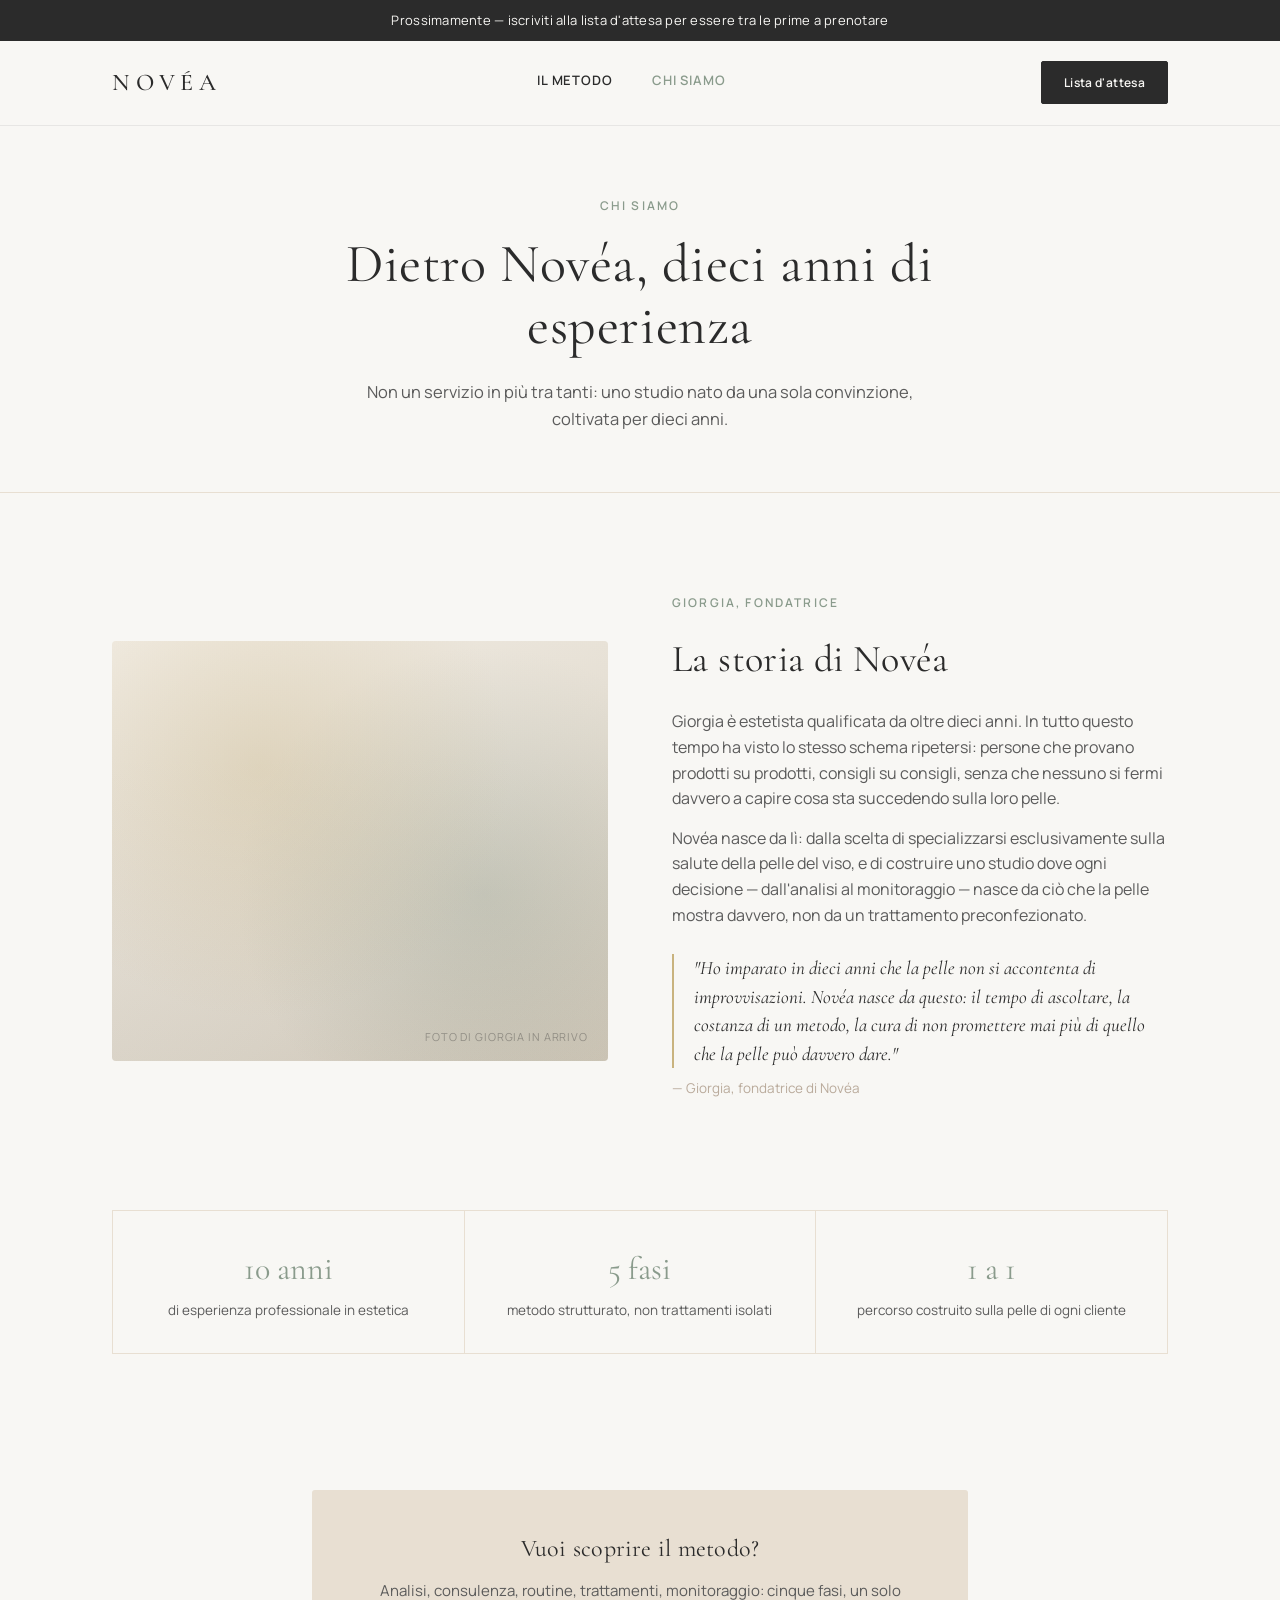
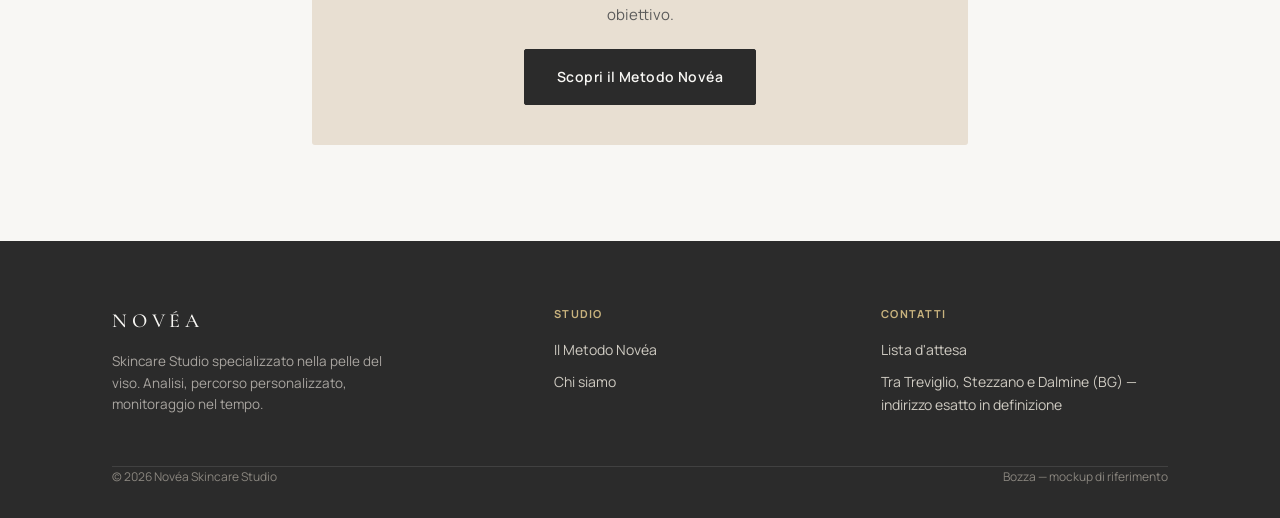
==== chi-siamo.html @ 9f6d2346 "Add files via upload" ====
<!DOCTYPE html>
<html lang="it">
<head>
<meta charset="UTF-8">
<meta name="viewport" content="width=device-width, initial-scale=1.0">
<title>Chi siamo — Giorgia, fondatrice di Novéa</title>
<meta name="description" content="Novéa nasce dall'esperienza di Giorgia, estetista qualificata da oltre dieci anni, specializzata nella salute della pelle del viso.">
<meta property="og:title" content="Chi siamo — Novéa">
<meta property="og:description" content="Novéa nasce dall'esperienza di Giorgia, estetista qualificata da oltre dieci anni, specializzata nella salute della pelle del viso.">
<meta property="og:image" content="https://TUO-USERNAME.github.io/novea-sito/assets/og-index.png">
<meta property="og:url" content="https://TUO-USERNAME.github.io/novea-sito/chi-siamo.html">
<meta property="og:type" content="website">
<meta name="twitter:card" content="summary_large_image">
<link rel="preconnect" href="https://fonts.googleapis.com">
<link href="https://fonts.googleapis.com/css2?family=Cormorant+Garamond:ital,wght@0,300;0,400;0,500;1,400&family=Manrope:wght@400;500;600;700&display=swap" rel="stylesheet">
<style>
  :root{
    --warm-white:#F8F7F4;
    --beige:#E8DFD2;
    --taupe:#B9AA9B;
    --charcoal:#2B2B2B;
    --sage:#8A9B8C;
    --gold:#C9B37E;
  }
  *{box-sizing:border-box; margin:0; padding:0;}
  html{scroll-behavior:smooth;}
  body{
    background:var(--warm-white);
    color:var(--charcoal);
    font-family:'Manrope', sans-serif;
    font-weight:400;
    line-height:1.6;
    -webkit-font-smoothing:antialiased;
  }
  a{color:inherit; text-decoration:none;}
  img{max-width:100%; display:block;}
  .wrap{max-width:1120px; margin:0 auto; padding:0 32px;}
  h1,h2,h3{
    font-family:'Cormorant Garamond', serif;
    font-weight:400;
    color:var(--charcoal);
    letter-spacing:0.01em;
  }
  .eyebrow{
    font-size:12px;
    letter-spacing:0.18em;
    text-transform:uppercase;
    color:var(--sage);
    font-weight:600;
  }
  button, .btn{
    display:inline-block;
    font-family:'Manrope', sans-serif;
    font-weight:600;
    font-size:14px;
    letter-spacing:0.03em;
    padding:16px 32px;
    border-radius:2px;
    cursor:pointer;
    transition:all .25s ease;
    border:1px solid var(--charcoal);
  }
  .btn-primary{ background:var(--charcoal); color:var(--warm-white); }
  .btn-primary:hover{ background:#000; }
  .btn-outline{ background:transparent; color:var(--charcoal); }
  .btn-outline:hover{ background:var(--charcoal); color:var(--warm-white); }
  a:focus-visible, button:focus-visible{ outline:2px solid var(--sage); outline-offset:3px; }

  /* scroll reveal */
  .reveal{ opacity:0; transform:translateY(18px); transition:opacity .7s ease, transform .7s ease; }
  .reveal.in-view{ opacity:1; transform:translateY(0); }
  @media (prefers-reduced-motion: reduce){
    .reveal{ transition:none; opacity:1; transform:none; }
  }

  /* ---------- NAV ---------- */
  header{
    position:sticky; top:0; z-index:50;
    background:rgba(248,247,244,0.92);
    backdrop-filter:blur(6px);
    border-bottom:1px solid rgba(43,43,43,0.08);
  }
  nav.wrap{ display:flex; align-items:center; justify-content:space-between; height:84px; }
  .logo{ font-family:'Cormorant Garamond', serif; font-size:24px; letter-spacing:0.24em; font-weight:500; }
  .nav-links{ display:flex; gap:40px; font-size:13px; letter-spacing:0.06em; text-transform:uppercase; font-weight:600; }
  .nav-links a{ position:relative; padding-bottom:4px; }
  .nav-links a::after{ content:""; position:absolute; left:0; bottom:0; width:0; height:1px; background:var(--gold); transition:width .25s ease; }
  .nav-links a:hover::after{ width:100%; }
  .nav-cta .btn{ padding:11px 22px; font-size:12px; }

  /* ---------- HERO ---------- */
  .hero{ padding:110px 0 90px; text-align:center; }
  .hero .eyebrow{ display:block; margin-bottom:24px; }
  .hero h1{ font-size:clamp(40px, 6vw, 68px); line-height:1.12; max-width:820px; margin:0 auto; }
  .hero h1 em{ font-style:italic; color:var(--sage); }
  .hero p.sub{ max-width:520px; margin:28px auto 0; color:#5b5b5b; font-size:17px; }
  .hero .cta-row{ display:flex; gap:18px; justify-content:center; margin-top:40px; flex-wrap:wrap; }
  .hero .price-note{ margin-top:18px; font-size:13px; letter-spacing:0.01em; color:#7d7469; max-width:440px; margin-left:auto; margin-right:auto; }

  .glow-panel{
    margin-top:64px; height:340px; border-radius:4px;
    background:
      radial-gradient(circle at 30% 30%, rgba(201,179,126,0.35), transparent 55%),
      radial-gradient(circle at 75% 60%, rgba(138,155,140,0.30), transparent 55%),
      linear-gradient(135deg, #efe9df, #e3dccf 60%, #d9d0c0);
    position:relative; overflow:hidden;
  }
  .glow-panel::after{ content:""; position:absolute; inset:0; background:linear-gradient(180deg, rgba(255,255,255,0.15), rgba(0,0,0,0.05)); }
  .glow-panel .ph-label{
    position:absolute; bottom:16px; right:20px; font-size:11px; letter-spacing:0.08em;
    text-transform:uppercase; color:rgba(43,43,43,0.35);
  }

  section{ padding:96px 0; }
  .section-head{ max-width:640px; margin-bottom:56px; }
  .section-head.center{ margin-left:auto; margin-right:auto; text-align:center; }
  .section-head h2{ font-size:clamp(30px,4vw,42px); margin-top:14px; }
  .section-head p{ color:#5b5b5b; margin-top:16px; font-size:16px; }

  /* ---------- METODO — dots/line separati dal testo per allineamento robusto ---------- */
  .metodo-track{ display:flex; position:relative; margin-bottom:8px; }
  .metodo-track::before{
    content:""; position:absolute; top:28px; left:0; right:0; height:1px; background:var(--beige);
  }
  .metodo-node{ flex:1; text-align:center; padding:0 10px; position:relative; z-index:2; }
  .metodo-node .num{ display:block; height:24px; line-height:24px; font-family:'Cormorant Garamond', serif; font-size:14px; color:var(--taupe); }
  .metodo-node .dot{ width:9px; height:9px; border-radius:50%; background:var(--warm-white); border:1.5px solid var(--sage); margin:0 auto; }
  .metodo-steps{ display:flex; }
  .metodo-step{ flex:1; text-align:center; padding:20px 10px 0; }
  .metodo-step h3{ font-size:19px; margin-bottom:8px; }
  .metodo-step p{ font-size:13.5px; color:#6b6b6b; }

  /* ---------- TRUST STRIP ---------- */
  .trust-strip{ padding:0 0 96px; }
  .trust-grid{ display:grid; grid-template-columns:repeat(3,1fr); gap:1px; background:var(--beige); border:1px solid var(--beige); }
  .trust-item{ background:var(--warm-white); padding:32px 28px; text-align:center; }
  .trust-item .num-big{ font-family:'Cormorant Garamond', serif; font-size:32px; color:var(--sage); display:block; margin-bottom:6px; }
  .trust-item p{ font-size:13.5px; color:#5b5b5b; }

  /* ---------- POSIZIONAMENTO ---------- */
  .quote-band{ background:var(--charcoal); color:var(--warm-white); }
  .quote-band .wrap{ text-align:center; }
  .quote-band p.eyebrow{ color:var(--gold); }
  .quote-band blockquote{
    font-family:'Cormorant Garamond', serif; font-style:italic; font-size:clamp(24px,3.4vw,36px);
    line-height:1.4; max-width:760px; margin:22px auto 0; color:var(--warm-white);
  }

  /* ---------- PERCORSI ---------- */
  .funnel-note{ font-size:14px; color:#6b6b6b; margin-top:-30px; margin-bottom:40px; max-width:560px; }
  .cards{ display:grid; grid-template-columns:1fr 1.15fr; gap:28px; align-items:start; position:relative; }
  .flow-arrow{
    display:flex; align-items:center; justify-content:center; color:var(--taupe); font-size:13px;
    letter-spacing:0.06em; text-transform:uppercase; grid-column:1/-1; margin:-4px 0 4px; gap:10px;
  }
  .flow-arrow::before, .flow-arrow::after{ content:""; height:1px; width:60px; background:var(--beige); }
  .card{ background:#fff; border:1px solid var(--beige); padding:44px 38px; border-radius:3px; }
  .card .eyebrow{ margin-bottom:10px; }
  .card h3{ font-size:28px; margin-bottom:6px; }
  .card .price{ font-size:15px; color:var(--sage); font-weight:600; margin-bottom:22px; }
  .card ul{ list-style:none; margin-bottom:28px; }
  .card li{ font-size:14.5px; padding:9px 0 9px 20px; position:relative; border-bottom:1px solid #f1efe9; color:#4a4a4a; }
  .card li::before{ content:"—"; position:absolute; left:0; color:var(--gold); }
  .card.featured{ background:var(--charcoal); color:var(--warm-white); border-color:var(--charcoal); }
  .card.featured li{ color:#d8d5cd; border-color:rgba(255,255,255,0.08); }
  .card.featured h3, .card.featured .price{ color:var(--warm-white); }
  .card.featured .price{ color:var(--gold); }
  .card.featured .funnel-callout{
    font-size:13px; color:#c9c5bc; border-top:1px solid rgba(255,255,255,0.12); padding-top:18px; margin-top:6px;
  }

  .percorso-track{ margin:26px 0 30px; }
  .percorso-track .months{ display:flex; justify-content:space-between; font-size:10.5px; letter-spacing:0.05em; text-transform:uppercase; color:var(--taupe); margin-bottom:10px; }
  .percorso-track .ticks{ display:flex; gap:4px; }
  .tick{ flex:1; height:3px; background:rgba(255,255,255,0.16); border-radius:2px; }
  .tick.done{ background:var(--gold); }

  /* ---------- CHI SIAMO ---------- */
  .founder{ display:grid; grid-template-columns:1fr 1fr; gap:64px; align-items:center; }
  .founder .glow-panel{ margin-top:0; height:420px; }
  .founder h2{ font-size:clamp(28px,3.6vw,38px); margin:14px 0 20px; }
  .founder p{ color:#5b5b5b; margin-bottom:14px; }

  /* ---------- FAQ ---------- */
  .faq{ max-width:760px; margin:0 auto; }
  .faq-item{ border-bottom:1px solid var(--beige); padding:22px 0; }
  .faq-item summary{ cursor:pointer; font-weight:600; font-size:15.5px; list-style:none; display:flex; justify-content:space-between; align-items:center; }
  .faq-item summary::-webkit-details-marker{ display:none; }
  .faq-item summary::after{ content:"+"; font-size:20px; color:var(--sage); font-weight:400; }
  .faq-item[open] summary::after{ content:"–"; }
  .faq-item p{ margin-top:12px; font-size:14.5px; color:#5b5b5b; max-width:640px; }

  /* ---------- CTA FINALE ---------- */
  .cta-final{ text-align:center; background:var(--beige); }
  .cta-final h2{ font-size:clamp(28px,4vw,40px); max-width:640px; margin:16px auto 12px; }
  .cta-final .price-note{ font-size:13px; color:#7d7469; margin-bottom:30px; }

  footer{ background:var(--charcoal); color:#cfcbc2; padding:64px 0 32px; font-size:14px; }
  .foot-grid{ display:grid; grid-template-columns:1.4fr 1fr 1fr; gap:40px; padding-bottom:40px; border-bottom:1px solid rgba(255,255,255,0.1); }
  footer .logo{ color:var(--warm-white); font-size:20px; }
  footer p{ margin-top:14px; max-width:280px; color:#a9a5a0; font-size:13.5px; }
  footer h4{ font-size:11px; letter-spacing:0.12em; text-transform:uppercase; color:var(--gold); margin-bottom:16px; font-weight:700; }
  footer ul{ list-style:none; }
  footer li{ margin-bottom:10px; }
  footer li a:hover{ color:var(--warm-white); }
  .foot-bottom{ display:flex; justify-content:space-between; padding-top:24px; font-size:12px; color:#8a867f; flex-wrap:wrap; gap:10px; }

  @media (max-width: 860px){
    .nav-links{ display:none; }
    .cards{ grid-template-columns:1fr; }
    .flow-arrow{ margin:4px 0; }
    .founder{ grid-template-columns:1fr; }
    .founder .glow-panel{ order:-1; height:280px; }
    .foot-grid{ grid-template-columns:1fr; gap:28px; }
    .trust-grid{ grid-template-columns:1fr; }
    .metodo-track{ display:none; }
    .metodo-steps{ flex-direction:column; gap:22px; }
    .metodo-step{ text-align:left; padding:0; display:flex; flex-direction:column; }
  }


  /* ---------- SUB-PAGE HERO ---------- */
  .page-hero{ padding:70px 0 60px; text-align:center; border-bottom:1px solid var(--beige); }
  .page-hero .eyebrow{ display:block; margin-bottom:18px; }
  .page-hero h1{ font-size:clamp(34px,5vw,54px); line-height:1.15; max-width:760px; margin:0 auto; }
  .page-hero p.sub{ max-width:560px; margin:22px auto 0; color:#5b5b5b; font-size:16.5px; }
  .breadcrumb{ font-size:12px; letter-spacing:0.05em; color:var(--taupe); margin-bottom:18px; }
  .breadcrumb a{ color:var(--sage); }
  .breadcrumb a:hover{ text-decoration:underline; }

  /* long-form article typography */
  .prose{ max-width:720px; }
  .prose p{ color:#4a4a4a; font-size:16.5px; margin-bottom:20px; }
  .prose h2{ font-size:clamp(26px,3.4vw,34px); margin:56px 0 18px; }
  .prose h2:first-child{ margin-top:0; }

  .mini-cta{
    background:var(--beige); border-radius:3px; padding:40px; text-align:center; margin-top:40px;
  }
  .mini-cta h3{ font-size:24px; margin-bottom:10px; }
  .mini-cta p{ color:#5b5b5b; margin-bottom:22px; font-size:15px; }

</style>
</head>
<body>
<div style="background:var(--charcoal); color:var(--warm-white); text-align:center; padding:10px 16px; font-size:13px; letter-spacing:0.02em;">
  Prossimamente — iscriviti alla lista d'attesa per essere tra le prime a prenotare
</div>

<header>
  <nav class="wrap">
    <a href="index.html" class="logo">NOVÉA</a>
    <div class="nav-links">
      <a href="metodo.html">Il Metodo</a>
      <a href="chi-siamo.html" style="color:var(--sage);">Chi siamo</a>
    </div>
    <div class="nav-cta">
      <a href="index.html#contatti" class="btn btn-primary">Lista d'attesa</a>
    </div>
  </nav>
</header>

<main>
  <section class="page-hero">
    <div class="wrap reveal">
      <span class="eyebrow">Chi siamo</span>
      <h1>Dietro Novéa, dieci anni di esperienza</h1>
      <p class="sub">Non un servizio in più tra tanti: uno studio nato da una sola convinzione, coltivata per dieci anni.</p>
    </div>
  </section>

  <section>
    <div class="wrap reveal founder">
      <div class="glow-panel"><span class="ph-label">foto di Giorgia in arrivo</span></div>
      <div>
        <span class="eyebrow">Giorgia, fondatrice</span>
        <h2>La storia di Novéa</h2>
        <p>Giorgia è estetista qualificata da oltre dieci anni. In tutto questo tempo ha visto lo stesso schema ripetersi: persone che provano prodotti su prodotti, consigli su consigli, senza che nessuno si fermi davvero a capire cosa sta succedendo sulla loro pelle.</p>
        <p>Novéa nasce da lì: dalla scelta di specializzarsi esclusivamente sulla salute della pelle del viso, e di costruire uno studio dove ogni decisione — dall'analisi al monitoraggio — nasce da ciò che la pelle mostra davvero, non da un trattamento preconfezionato.</p>
        <blockquote style="font-family:'Cormorant Garamond', serif; font-style:italic; font-size:19px; line-height:1.5; color:var(--charcoal); border-left:2px solid var(--gold); padding-left:20px; margin:26px 0 10px;">
          "Ho imparato in dieci anni che la pelle non si accontenta di improvvisazioni. Novéa nasce da questo: il tempo di ascoltare, la costanza di un metodo, la cura di non promettere mai più di quello che la pelle può davvero dare."
        </blockquote>
        <p style="font-size:13.5px; color:var(--taupe);">— Giorgia, fondatrice di Novéa</p>
      </div>
    </div>
  </section>

  <section class="trust-strip" style="padding-top:0;">
    <div class="wrap reveal">
      <div class="trust-grid">
        <div class="trust-item"><span class="num-big">10 anni</span><p>di esperienza professionale in estetica</p></div>
        <div class="trust-item"><span class="num-big">5 fasi</span><p>metodo strutturato, non trattamenti isolati</p></div>
        <div class="trust-item"><span class="num-big">1 a 1</span><p>percorso costruito sulla pelle di ogni cliente</p></div>
      </div>
    </div>
  </section>

  <section style="padding-top:0;">
    <div class="wrap reveal prose">
      <div class="mini-cta">
        <h3>Vuoi scoprire il metodo?</h3>
        <p>Analisi, consulenza, routine, trattamenti, monitoraggio: cinque fasi, un solo obiettivo.</p>
        <a href="metodo.html" class="btn btn-primary">Scopri il Metodo Novéa</a>
      </div>
    </div>
  </section>
</main>
<footer>
  <div class="wrap">
    <div class="foot-grid">
      <div>
        <div class="logo">NOVÉA</div>
        <p>Skincare Studio specializzato nella pelle del viso. Analisi, percorso personalizzato, monitoraggio nel tempo.</p>
      </div>
      <div>
        <h4>Studio</h4>
        <ul>
          <li><a href="metodo.html">Il Metodo Novéa</a></li>
          <li><a href="chi-siamo.html">Chi siamo</a></li>
        </ul>
      </div>
      <div>
        <h4>Contatti</h4>
        <ul>
          <li><a href="index.html#contatti">Lista d'attesa</a></li>
          <li>Tra Treviglio, Stezzano e Dalmine (BG) — indirizzo esatto in definizione</li>
        </ul>
      </div>
    </div>
    <div class="foot-bottom wrap" style="padding:0;">
      <span>© 2026 Novéa Skincare Studio</span>
      <span>Bozza — mockup di riferimento</span>
    </div>
  </div>
</footer>

<script>
  document.addEventListener('DOMContentLoaded', () => {
    const els = document.querySelectorAll('.reveal');
    if(!('IntersectionObserver' in window)){ els.forEach(el => el.classList.add('in-view')); return; }
    const io = new IntersectionObserver((entries) => {
      entries.forEach(entry => {
        if(entry.isIntersecting){ entry.target.classList.add('in-view'); io.unobserve(entry.target); }
      });
    }, { threshold: 0.15 });
    els.forEach(el => io.observe(el));
  });
</script>
</body>
</html>
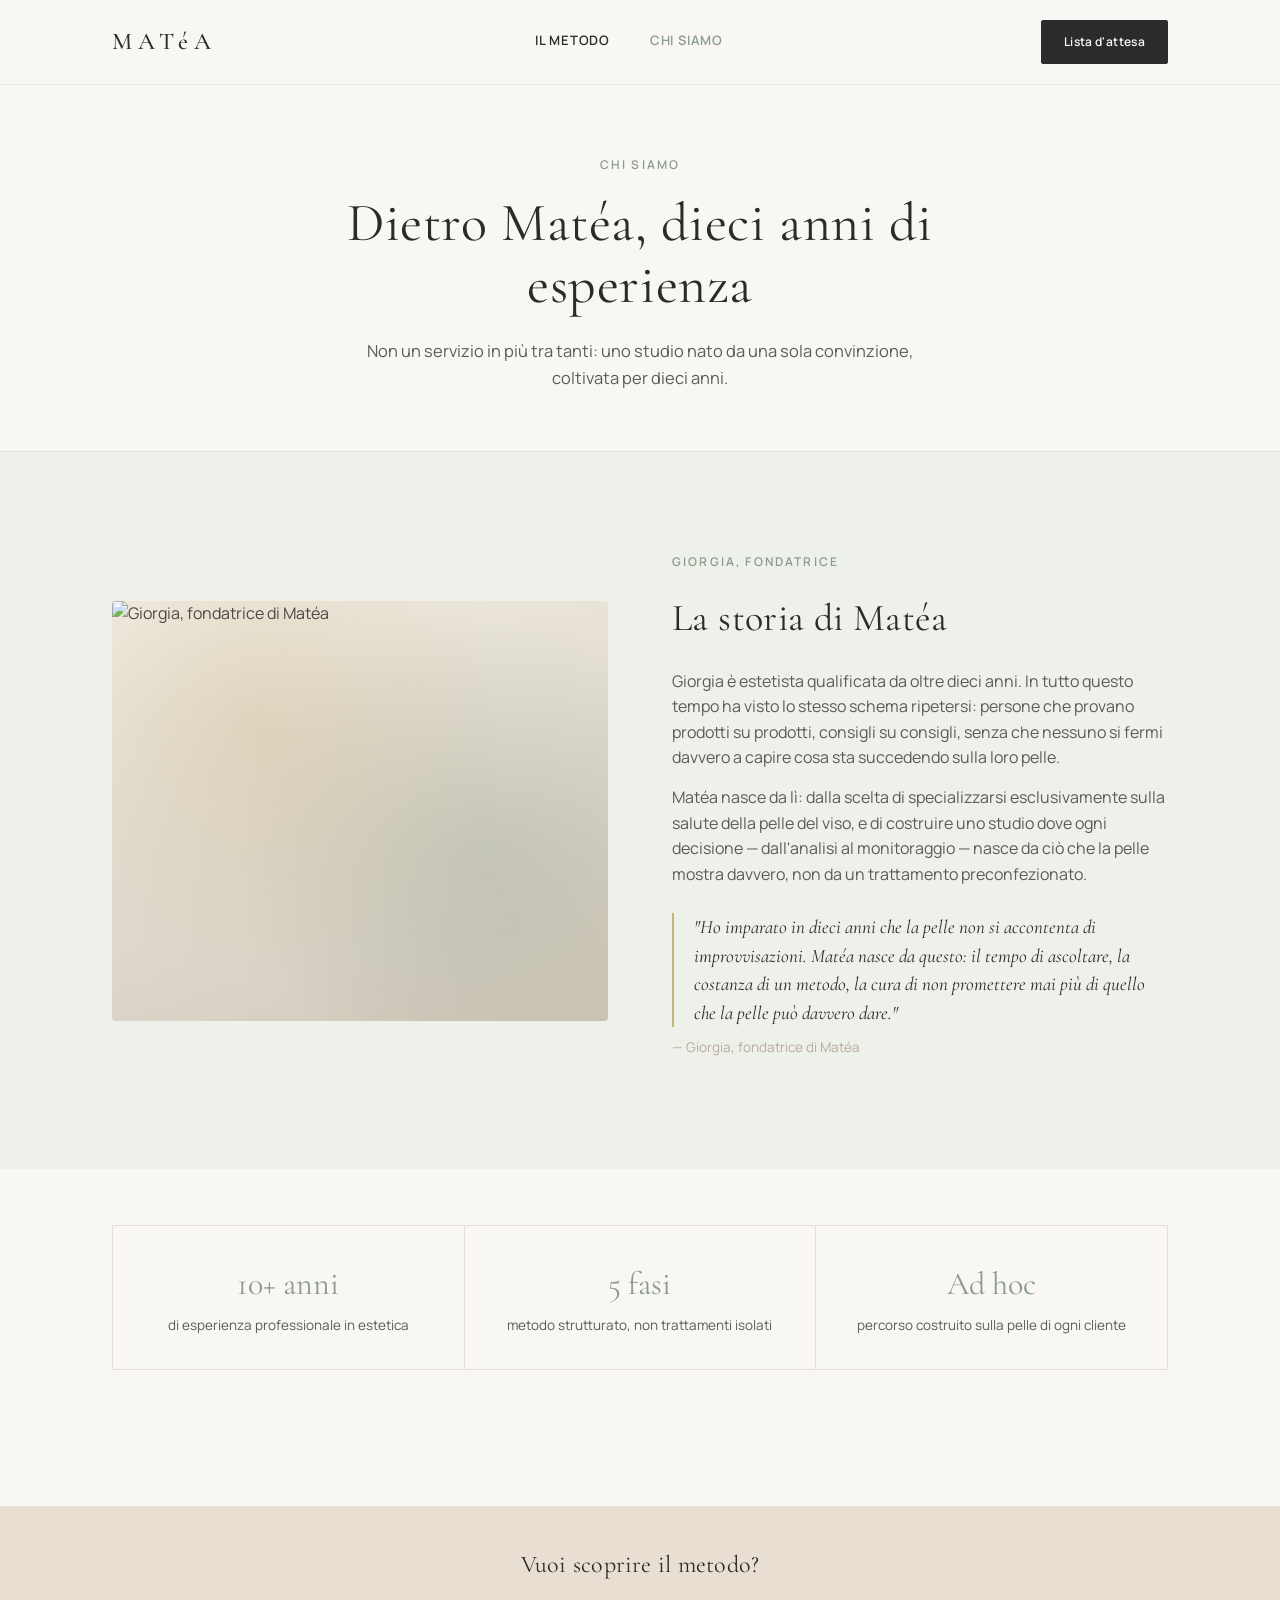
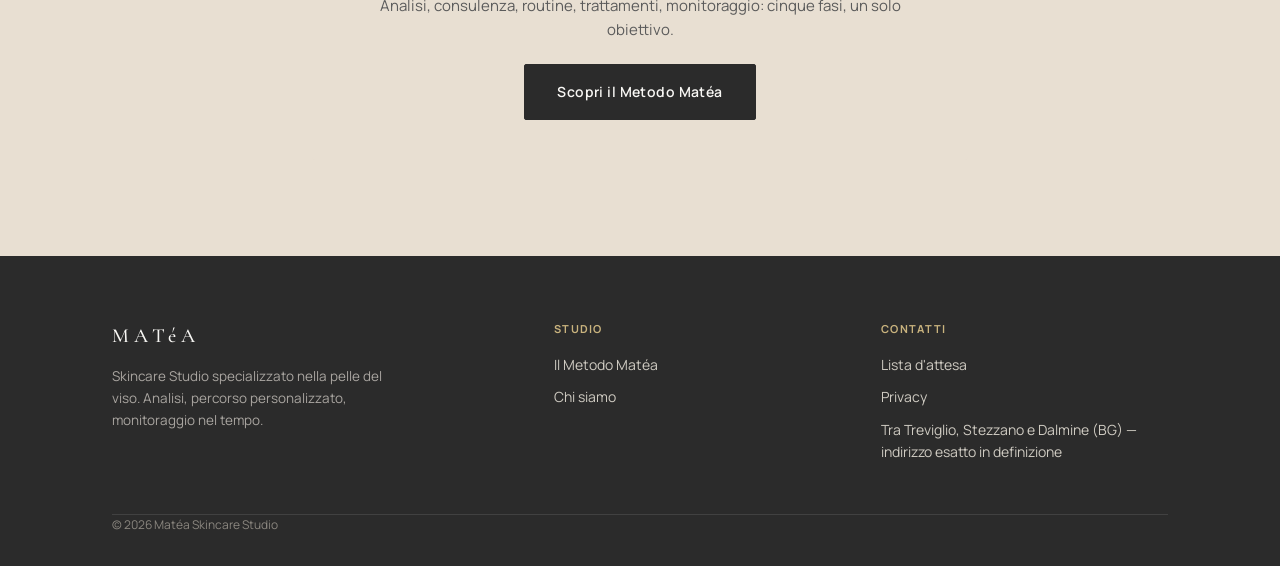
==== commit c8fed834: "up" ====
--- a/chi-siamo.html
+++ b/chi-siamo.html
@@ -2,13 +2,17 @@
 <html lang="it">
 <head>
 <meta charset="UTF-8">
-<meta name="viewport" content="width=device-width, initial-scale=1.0">
-<title>Chi siamo — Giorgia, fondatrice di Novéa</title>
-<meta name="description" content="Novéa nasce dall'esperienza di Giorgia, estetista qualificata da oltre dieci anni, specializzata nella salute della pelle del viso.">
-<meta property="og:title" content="Chi siamo — Novéa">
-<meta property="og:description" content="Novéa nasce dall'esperienza di Giorgia, estetista qualificata da oltre dieci anni, specializzata nella salute della pelle del viso.">
-<meta property="og:image" content="https://TUO-USERNAME.github.io/novea-sito/assets/og-index.png">
-<meta property="og:url" content="https://TUO-USERNAME.github.io/novea-sito/chi-siamo.html">
+<meta name="viewport" content="width=device-width, initial-scale=1.0, maximum-scale=1.0, user-scalable=no, viewport-fit=cover">
+<title>Chi siamo — Giorgia, fondatrice di Matéa</title>
+<meta name="description" content="Matéa nasce dall'esperienza di Giorgia, estetista qualificata da oltre dieci anni, specializzata nella salute della pelle del viso.">
+<link rel="canonical" href="https://danielsportelli.github.io/novea/chi-siamo.html">
+<meta name="theme-color" content="#2B2B2B">
+<link rel="icon" type="image/png" href="immagini/favicon.png">
+<link rel="apple-touch-icon" href="immagini/favicon.png">
+<meta property="og:title" content="Chi siamo — Matéa">
+<meta property="og:description" content="Matéa nasce dall'esperienza di Giorgia, estetista qualificata da oltre dieci anni, specializzata nella salute della pelle del viso.">
+<meta property="og:image" content="https://danielsportelli.github.io/novea/og.png">
+<meta property="og:url" content="https://danielsportelli.github.io/novea/chi-siamo.html">
 <meta property="og:type" content="website">
 <meta name="twitter:card" content="summary_large_image">
 <link rel="preconnect" href="https://fonts.googleapis.com">
@@ -21,6 +25,7 @@
     --charcoal:#2B2B2B;
     --sage:#8A9B8C;
     --gold:#C9B37E;
+    --tint-sage:#EEF1EA;
   }
   *{box-sizing:border-box; margin:0; padding:0;}
   html{scroll-behavior:smooth;}
@@ -240,16 +245,22 @@
   .mini-cta h3{ font-size:24px; margin-bottom:10px; }
   .mini-cta p{ color:#5b5b5b; margin-bottom:22px; font-size:15px; }
 
+
+  /* ---------- SAFE AREA (notch) ---------- */
+  body{ padding-top: env(safe-area-inset-top); padding-bottom: env(safe-area-inset-bottom); padding-left: env(safe-area-inset-left); padding-right: env(safe-area-inset-right); }
+  header{ padding-top: env(safe-area-inset-top); top: 0; }
+
+  /* ---------- ANTI-COPY (soft deterrent, not real protection) ---------- */
+  body{ -webkit-user-select:none; -moz-user-select:none; -ms-user-select:none; user-select:none; -webkit-touch-callout:none; }
+  input, textarea{ -webkit-user-select:text; -moz-user-select:text; -ms-user-select:text; user-select:text; }
+  img{ -webkit-user-drag:none; user-drag:none; pointer-events:none; }
 </style>
 </head>
 <body>
-<div style="background:var(--charcoal); color:var(--warm-white); text-align:center; padding:10px 16px; font-size:13px; letter-spacing:0.02em;">
-  Prossimamente — iscriviti alla lista d'attesa per essere tra le prime a prenotare
-</div>
 
 <header>
   <nav class="wrap">
-    <a href="index.html" class="logo">NOVÉA</a>
+    <a href="index.html" class="logo">MATéA</a>
     <div class="nav-links">
       <a href="metodo.html">Il Metodo</a>
       <a href="chi-siamo.html" style="color:var(--sage);">Chi siamo</a>
@@ -264,43 +275,43 @@
   <section class="page-hero">
     <div class="wrap reveal">
       <span class="eyebrow">Chi siamo</span>
-      <h1>Dietro Novéa, dieci anni di esperienza</h1>
+      <h1>Dietro Matéa, dieci anni di esperienza</h1>
       <p class="sub">Non un servizio in più tra tanti: uno studio nato da una sola convinzione, coltivata per dieci anni.</p>
     </div>
   </section>
 
-  <section>
+  <section style="background:var(--tint-sage);">
     <div class="wrap reveal founder">
-      <div class="glow-panel"><span class="ph-label">foto di Giorgia in arrivo</span></div>
+      <div class="glow-panel" style="overflow:hidden;"><img src="immagini/giorgia.webp" alt="Giorgia, fondatrice di Matéa" style="width:100%; height:100%; object-fit:cover;"></div>
       <div>
         <span class="eyebrow">Giorgia, fondatrice</span>
-        <h2>La storia di Novéa</h2>
+        <h2>La storia di Matéa</h2>
         <p>Giorgia è estetista qualificata da oltre dieci anni. In tutto questo tempo ha visto lo stesso schema ripetersi: persone che provano prodotti su prodotti, consigli su consigli, senza che nessuno si fermi davvero a capire cosa sta succedendo sulla loro pelle.</p>
-        <p>Novéa nasce da lì: dalla scelta di specializzarsi esclusivamente sulla salute della pelle del viso, e di costruire uno studio dove ogni decisione — dall'analisi al monitoraggio — nasce da ciò che la pelle mostra davvero, non da un trattamento preconfezionato.</p>
+        <p>Matéa nasce da lì: dalla scelta di specializzarsi esclusivamente sulla salute della pelle del viso, e di costruire uno studio dove ogni decisione — dall'analisi al monitoraggio — nasce da ciò che la pelle mostra davvero, non da un trattamento preconfezionato.</p>
         <blockquote style="font-family:'Cormorant Garamond', serif; font-style:italic; font-size:19px; line-height:1.5; color:var(--charcoal); border-left:2px solid var(--gold); padding-left:20px; margin:26px 0 10px;">
-          "Ho imparato in dieci anni che la pelle non si accontenta di improvvisazioni. Novéa nasce da questo: il tempo di ascoltare, la costanza di un metodo, la cura di non promettere mai più di quello che la pelle può davvero dare."
+          "Ho imparato in dieci anni che la pelle non si accontenta di improvvisazioni. Matéa nasce da questo: il tempo di ascoltare, la costanza di un metodo, la cura di non promettere mai più di quello che la pelle può davvero dare."
         </blockquote>
-        <p style="font-size:13.5px; color:var(--taupe);">— Giorgia, fondatrice di Novéa</p>
+        <p style="font-size:13.5px; color:var(--taupe);">— Giorgia, fondatrice di Matéa</p>
       </div>
     </div>
   </section>
 
-  <section class="trust-strip" style="padding-top:0;">
+  <section class="trust-strip" style="padding-top:56px;">
     <div class="wrap reveal">
       <div class="trust-grid">
-        <div class="trust-item"><span class="num-big">10 anni</span><p>di esperienza professionale in estetica</p></div>
+        <div class="trust-item"><span class="num-big">10+ anni</span><p>di esperienza professionale in estetica</p></div>
         <div class="trust-item"><span class="num-big">5 fasi</span><p>metodo strutturato, non trattamenti isolati</p></div>
-        <div class="trust-item"><span class="num-big">1 a 1</span><p>percorso costruito sulla pelle di ogni cliente</p></div>
+        <div class="trust-item"><span class="num-big">Ad hoc</span><p>percorso costruito sulla pelle di ogni cliente</p></div>
       </div>
     </div>
   </section>
 
-  <section style="padding-top:0;">
+  <section style="padding-top:0; background:var(--beige);">
     <div class="wrap reveal prose">
       <div class="mini-cta">
         <h3>Vuoi scoprire il metodo?</h3>
         <p>Analisi, consulenza, routine, trattamenti, monitoraggio: cinque fasi, un solo obiettivo.</p>
-        <a href="metodo.html" class="btn btn-primary">Scopri il Metodo Novéa</a>
+        <a href="metodo.html" class="btn btn-primary">Scopri il Metodo Matéa</a>
       </div>
     </div>
   </section>
@@ -309,13 +320,13 @@
   <div class="wrap">
     <div class="foot-grid">
       <div>
-        <div class="logo">NOVÉA</div>
+        <div class="logo">MATéA</div>
         <p>Skincare Studio specializzato nella pelle del viso. Analisi, percorso personalizzato, monitoraggio nel tempo.</p>
       </div>
       <div>
         <h4>Studio</h4>
         <ul>
-          <li><a href="metodo.html">Il Metodo Novéa</a></li>
+          <li><a href="metodo.html">Il Metodo Matéa</a></li>
           <li><a href="chi-siamo.html">Chi siamo</a></li>
         </ul>
       </div>
@@ -323,13 +334,13 @@
         <h4>Contatti</h4>
         <ul>
           <li><a href="index.html#contatti">Lista d'attesa</a></li>
+          <li><a href="privacy.html">Privacy</a></li>
           <li>Tra Treviglio, Stezzano e Dalmine (BG) — indirizzo esatto in definizione</li>
         </ul>
       </div>
     </div>
     <div class="foot-bottom wrap" style="padding:0;">
-      <span>© 2026 Novéa Skincare Studio</span>
-      <span>Bozza — mockup di riferimento</span>
+      <span>© 2026 Matéa Skincare Studio</span>
     </div>
   </div>
 </footer>
@@ -346,5 +357,12 @@
     els.forEach(el => io.observe(el));
   });
 </script>
+
+<script>
+  document.addEventListener('contextmenu', function(e){
+    if (e.target.tagName === 'IMG') e.preventDefault();
+  });
+  document.querySelectorAll('img').forEach(function(img){ img.setAttribute('draggable','false'); });
+</script>
 </body>
 </html>
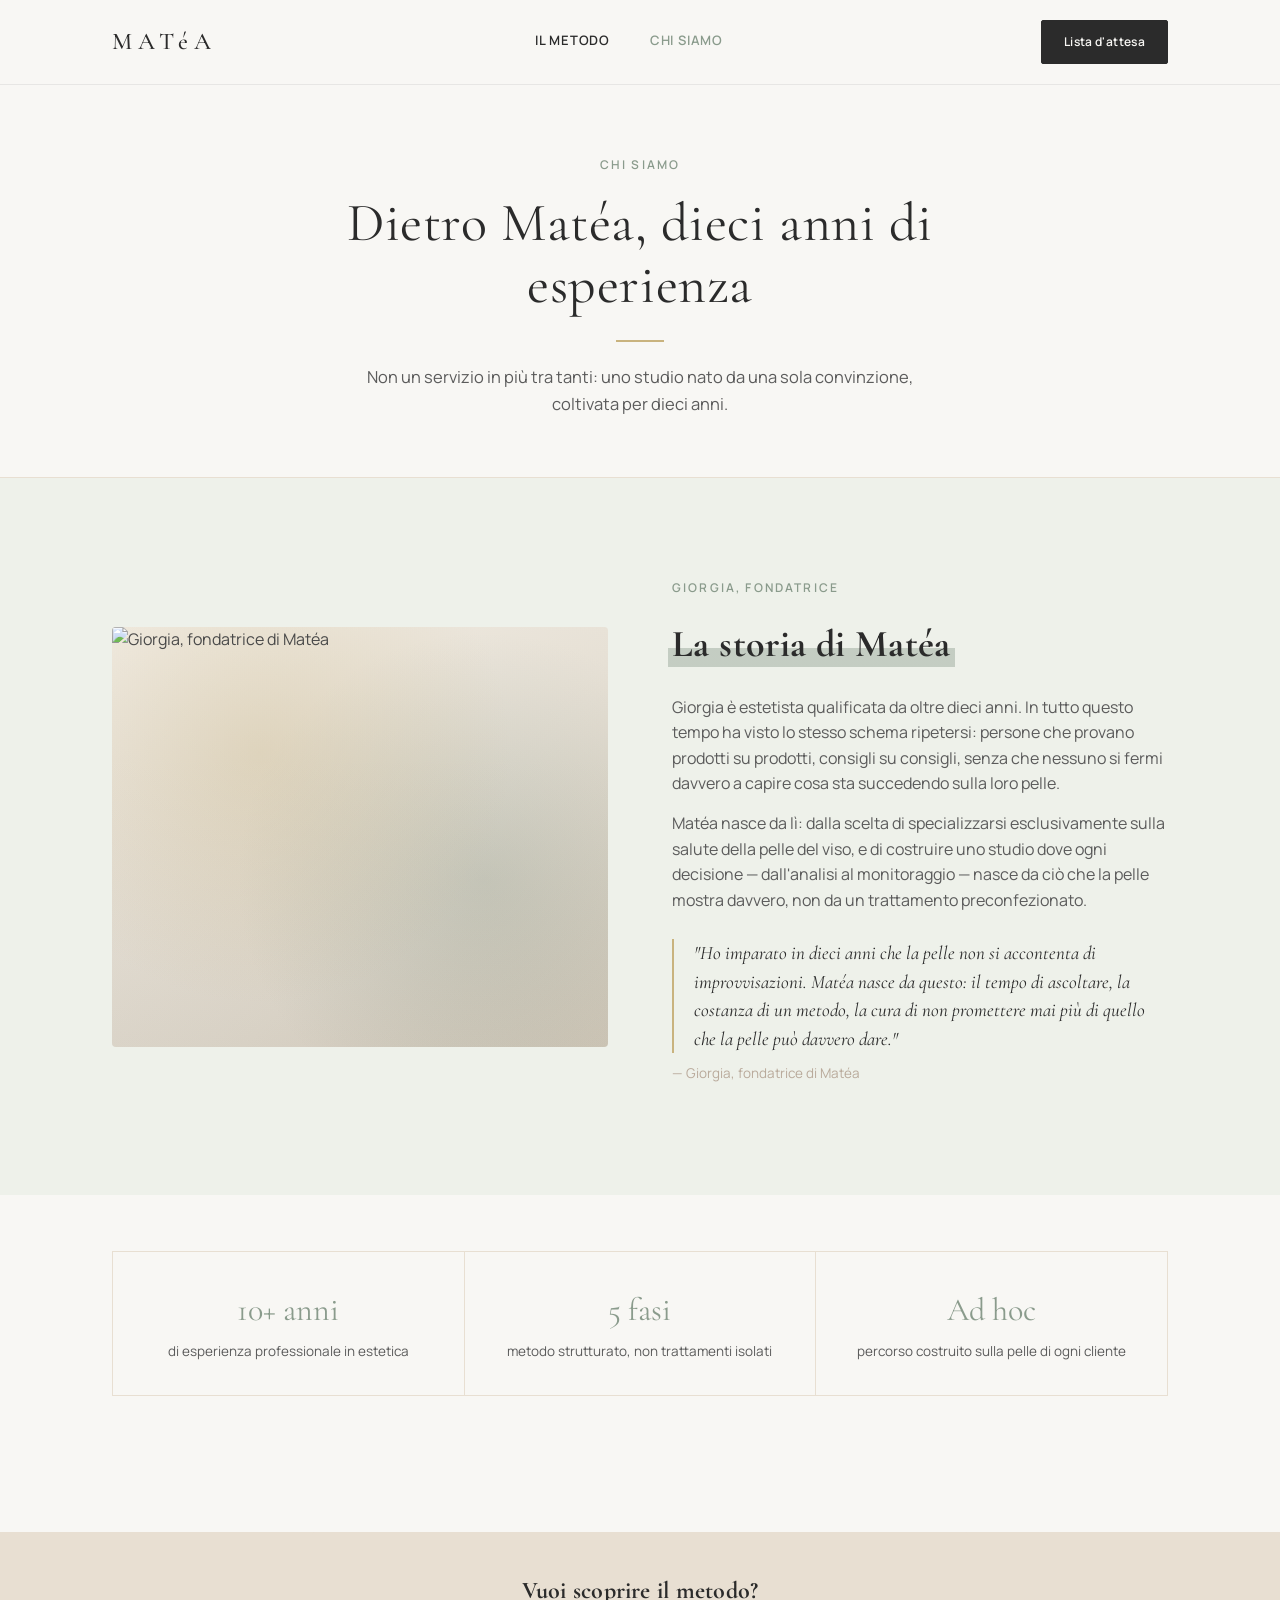
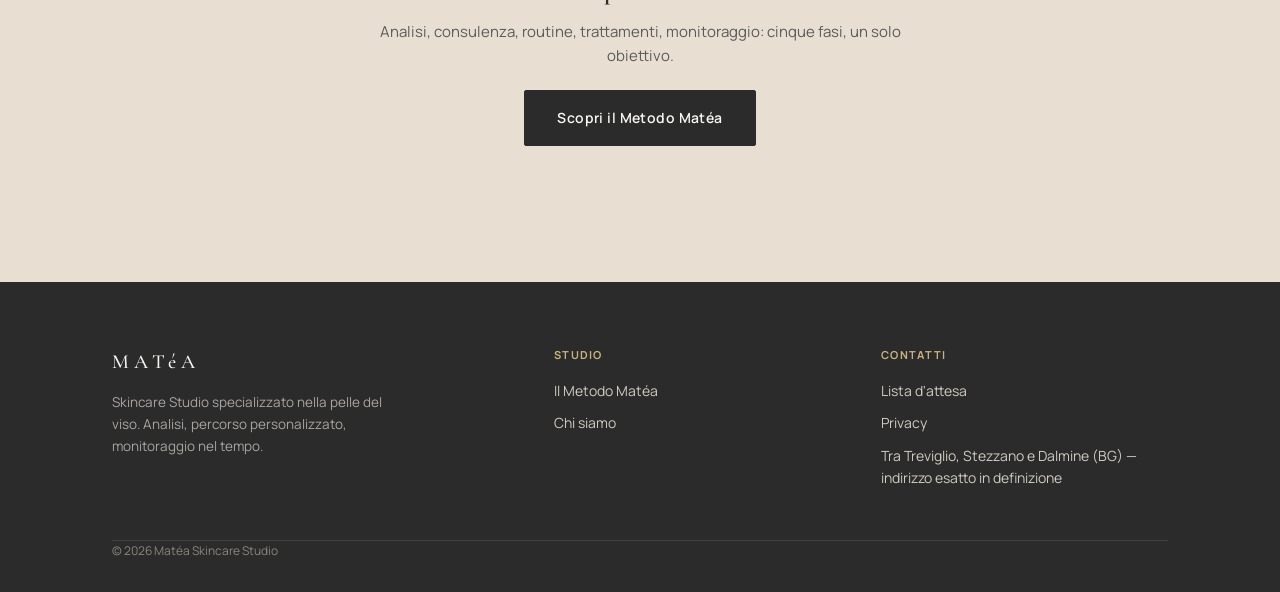
==== commit a918b253: "Sito: gerarchia dei titoli (bold + evidenziatore salvia) e card per fasi, tecnologie, primo passo, F" ====
--- a/chi-siamo.html
+++ b/chi-siamo.html
@@ -5,18 +5,18 @@
 <meta name="viewport" content="width=device-width, initial-scale=1.0, maximum-scale=1.0, user-scalable=no, viewport-fit=cover">
 <title>Chi siamo — Giorgia, fondatrice di Matéa</title>
 <meta name="description" content="Matéa nasce dall'esperienza di Giorgia, estetista qualificata da oltre dieci anni, specializzata nella salute della pelle del viso.">
-<link rel="canonical" href="https://danielsportelli.github.io/novea/chi-siamo.html">
+<link rel="canonical" href="https://danielsportelli.github.io/matea/chi-siamo.html">
 <meta name="theme-color" content="#2B2B2B">
 <link rel="icon" type="image/png" href="immagini/favicon.png">
 <link rel="apple-touch-icon" href="immagini/favicon.png">
 <meta property="og:title" content="Chi siamo — Matéa">
 <meta property="og:description" content="Matéa nasce dall'esperienza di Giorgia, estetista qualificata da oltre dieci anni, specializzata nella salute della pelle del viso.">
-<meta property="og:image" content="https://danielsportelli.github.io/novea/og.png">
-<meta property="og:url" content="https://danielsportelli.github.io/novea/chi-siamo.html">
+<meta property="og:image" content="https://danielsportelli.github.io/matea/og.png">
+<meta property="og:url" content="https://danielsportelli.github.io/matea/chi-siamo.html">
 <meta property="og:type" content="website">
 <meta name="twitter:card" content="summary_large_image">
 <link rel="preconnect" href="https://fonts.googleapis.com">
-<link href="https://fonts.googleapis.com/css2?family=Cormorant+Garamond:ital,wght@0,300;0,400;0,500;1,400&family=Manrope:wght@400;500;600;700&display=swap" rel="stylesheet">
+<link href="https://fonts.googleapis.com/css2?family=Cormorant+Garamond:ital,wght@0,300;0,400;0,500;0,700;1,400&family=Manrope:wght@400;500;600;700&display=swap" rel="stylesheet">
 <style>
   :root{
     --warm-white:#F8F7F4;
@@ -255,6 +255,7 @@
   input, textarea{ -webkit-user-select:text; -moz-user-select:text; -ms-user-select:text; user-select:text; }
   img{ -webkit-user-drag:none; user-drag:none; pointer-events:none; }
 </style>
+<link rel="stylesheet" href="matea-ui.css">
 </head>
 <body>
 
@@ -285,7 +286,7 @@
       <div class="glow-panel" style="overflow:hidden;"><img src="immagini/giorgia.webp" alt="Giorgia, fondatrice di Matéa" style="width:100%; height:100%; object-fit:cover;"></div>
       <div>
         <span class="eyebrow">Giorgia, fondatrice</span>
-        <h2>La storia di Matéa</h2>
+        <h2><span class="hl">La storia di Matéa</span></h2>
         <p>Giorgia è estetista qualificata da oltre dieci anni. In tutto questo tempo ha visto lo stesso schema ripetersi: persone che provano prodotti su prodotti, consigli su consigli, senza che nessuno si fermi davvero a capire cosa sta succedendo sulla loro pelle.</p>
         <p>Matéa nasce da lì: dalla scelta di specializzarsi esclusivamente sulla salute della pelle del viso, e di costruire uno studio dove ogni decisione — dall'analisi al monitoraggio — nasce da ciò che la pelle mostra davvero, non da un trattamento preconfezionato.</p>
         <blockquote style="font-family:'Cormorant Garamond', serif; font-style:italic; font-size:19px; line-height:1.5; color:var(--charcoal); border-left:2px solid var(--gold); padding-left:20px; margin:26px 0 10px;">
--- a/matea-ui.css
+++ b/matea-ui.css
@@ -0,0 +1,75 @@
+/* =========================================================
+   Matéa — livello UI condiviso (titoli, evidenziatore, card)
+   Caricato dopo lo <style> di ogni pagina, così lo completa.
+   Stesso linguaggio visivo dell'app interna di consulenza.
+   ========================================================= */
+
+/* Evidenziatore salvia dietro i titoli di sezione */
+.hl{
+  background:linear-gradient(transparent 58%, rgba(138,155,140,.42) 58%);
+  padding:0 .1em; margin:0 -.1em;
+  -webkit-box-decoration-break:clone; box-decoration-break:clone;
+}
+
+/* Gerarchia dei titoli: H2 e H3 in bold, H1 elegante con filetto oro */
+h2, .section-head h2, .prose h2, .founder h2, .cta-final h2{ font-weight:700; }
+.card h3, .metodo-step h3, .mini-cta h3{ font-weight:700; }
+.page-hero h1::after{
+  content:""; display:block; width:48px; height:2px; background:var(--gold); margin:24px auto 0;
+}
+
+/* Card informative (testo lungo suddiviso in blocchi) */
+.info-card{
+  background:#fff; border:1px solid var(--beige); border-radius:3px;
+  padding:28px 30px; margin-bottom:20px;
+}
+.info-card h2{ margin:0 0 14px; font-size:clamp(22px,3vw,28px); }
+.info-card h3{ font-size:24px; font-weight:700; margin:0 0 12px; }
+.info-card p:last-child{ margin-bottom:0; }
+.info-card ul{ margin-bottom:0; }
+.info-grid{ display:grid; grid-template-columns:1fr 1fr; gap:20px; }
+.info-grid .info-card{ margin-bottom:0; }
+
+/* Le cinque fasi: una card per fase */
+.metodo-steps{ counter-reset:fase; }
+.metodo-step{
+  background:#fff; border:1px solid var(--beige); border-radius:3px; padding:24px 18px 22px;
+}
+@media (min-width:861px){
+  .metodo-step{ margin:0 6px; }
+}
+
+/* Le tecnologie: una card per tecnologia, titolo nello stile del sito */
+.prose .tech-item{
+  background:#fff; border:1px solid var(--beige); border-radius:3px; padding:26px 28px;
+}
+.prose .tech-item h3{
+  font-family:'Cormorant Garamond', serif; font-size:24px; font-weight:700; margin-bottom:10px;
+}
+
+/* Fa per te / Non fa per te: titolo vero al posto dell'etichetta */
+.card .card-title{ font-size:26px; font-weight:700; margin:0 0 16px; line-height:1.2; }
+
+.prose .tech-item{ min-width:0; }
+.prose .tech-item > div:last-child{ min-width:0; }
+.prose .tech-item h3{ overflow-wrap:anywhere; }
+
+/* Domande frequenti dentro una card */
+.faq{ background:#fff; border:1px solid var(--beige); border-radius:3px; padding:4px 28px; }
+.faq .faq-item:last-child{ border-bottom:0; }
+
+@media (max-width:860px){
+  .info-grid{ grid-template-columns:1fr; }
+  .info-card{ padding:24px 22px; }
+  .metodo-steps{ gap:12px; }
+  .metodo-step{ padding:20px 20px 18px; }
+  .metodo-step h3{ display:flex; align-items:center; gap:12px; margin-bottom:10px; }
+  .metodo-step h3::before{
+    counter-increment:fase; content:counter(fase);
+    flex:0 0 28px; height:28px; border-radius:50%; background:var(--tint-sage); color:var(--sage);
+    font:700 13px 'Manrope', sans-serif; display:flex; align-items:center; justify-content:center;
+  }
+  .prose .tech-item{ padding:22px 18px; gap:14px; }
+  .prose .tech-item h3{ font-size:21px; }
+  .faq{ padding:2px 20px; }
+}
